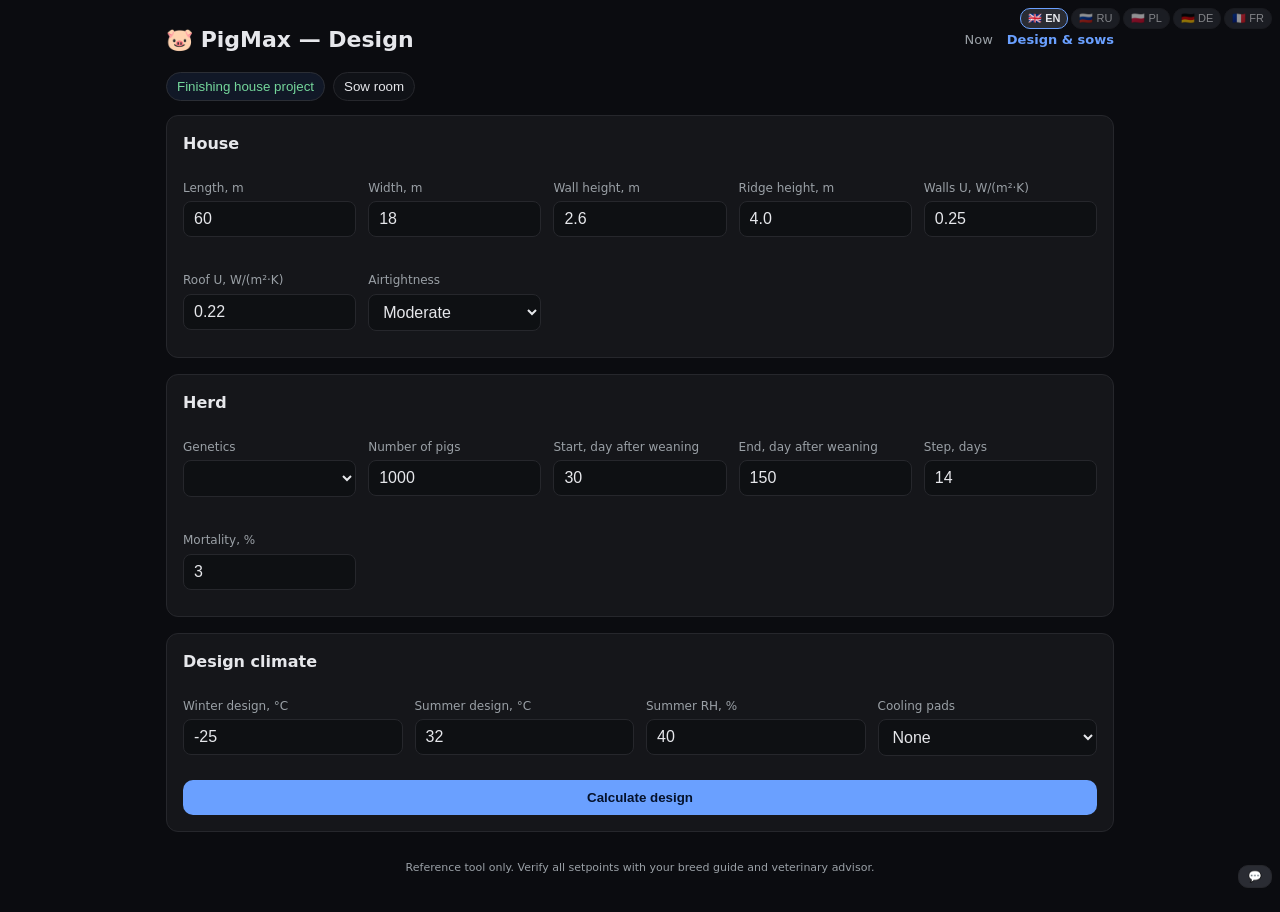
==== backend/app/static/design.html @ 0d8c8675 "feat(ui): design page for finishing houses and sow rooms - design.html + design.js: finishing-house " ====
<!doctype html>
<html lang="en">
<head>
  <meta charset="utf-8" />
  <meta name="viewport" content="width=device-width, initial-scale=1" />
  <title>PigMax — Design</title>
  <link rel="stylesheet" href="./styles.css" />
  <script src="./i18n/en.js"></script>
  <script src="./i18n/ru.js"></script>
  <script src="./i18n/pl.js"></script>
  <script src="./i18n/de.js"></script>
  <script src="./i18n/fr.js"></script>
  <script src="./i18n.js"></script>
</head>
<body data-page-title="design_title">
  <main class="container">

    <div class="page-header">
      <h1 class="m0" data-i18n="design_title">🐷 PigMax — Design</h1>
      <nav class="nav-links">
        <a href="./index.html" class="link-plain" data-i18n="nav_now">Now</a>
        <a href="./design.html" class="link-plain nav-active" data-i18n="nav_design">Design &amp; sows</a>
      </nav>
    </div>

    <div class="tabs">
      <button class="tab active" data-tab="project" data-i18n="tab_project">Finishing house project</button>
      <button class="tab" data-tab="sows" data-i18n="tab_sows">Sow room</button>
    </div>

    <!-- ── Проект откорма ───────────────────────────────────────────────────── -->
    <section id="tab-project">
      <div class="card mb">
        <h2 data-i18n="d_section_house">House</h2>
        <div class="cols cols-150">
          <label><span class="muted small" data-i18n="d_length">Length, m</span><input id="dLength" class="field" type="number" value="60" /></label>
          <label><span class="muted small" data-i18n="d_width">Width, m</span><input id="dWidth" class="field" type="number" value="18" /></label>
          <label><span class="muted small" data-i18n="d_wall">Wall height, m</span><input id="dWall" class="field" type="number" step="0.1" value="2.6" /></label>
          <label><span class="muted small" data-i18n="d_ridge">Ridge height, m</span><input id="dRidge" class="field" type="number" step="0.1" value="4.0" /></label>
          <label><span class="muted small" data-i18n="d_u_walls">Walls U, W/(m²·K)</span><input id="dUWalls" class="field" type="number" step="0.01" value="0.25" /></label>
          <label><span class="muted small" data-i18n="d_u_roof">Roof U, W/(m²·K)</span><input id="dURoof" class="field" type="number" step="0.01" value="0.22" /></label>
          <label><span class="muted small" data-i18n="d_airtight">Airtightness</span>
            <select id="dAirtight" class="field">
              <option value="tight" data-i18n="opt_tight">Tight</option>
              <option value="moderate" selected data-i18n="opt_moderate">Moderate</option>
              <option value="leaky" data-i18n="opt_leaky">Leaky</option>
              <option value="very_leaky" data-i18n="opt_very_leaky">Very leaky</option>
            </select>
          </label>
        </div>
      </div>

      <div class="card mb">
        <h2 data-i18n="d_section_herd">Herd</h2>
        <div class="cols cols-150">
          <label><span class="muted small" data-i18n="label_genetics">Genetics</span><select id="dGenetics" class="field"></select></label>
          <label><span class="muted small" data-i18n="label_num_pigs">Number of pigs</span><input id="dCount" class="field" type="number" value="1000" /></label>
          <label><span class="muted small" data-i18n="d_start_day">Start, day after weaning</span><input id="dStart" class="field" type="number" value="30" /></label>
          <label><span class="muted small" data-i18n="d_end_day">End, day after weaning</span><input id="dEnd" class="field" type="number" value="150" /></label>
          <label><span class="muted small" data-i18n="d_step">Step, days</span><input id="dStep" class="field" type="number" value="14" /></label>
          <label><span class="muted small" data-i18n="d_mortality">Mortality, %</span><input id="dMortality" class="field" type="number" step="0.5" value="3" /></label>
        </div>
      </div>

      <div class="card mb">
        <h2 data-i18n="d_section_climate">Design climate</h2>
        <div class="cols cols-150">
          <label><span class="muted small" data-i18n="d_winter">Winter design, °C</span><input id="dWinter" class="field" type="number" value="-25" /></label>
          <label><span class="muted small" data-i18n="d_summer">Summer design, °C</span><input id="dSummer" class="field" type="number" value="32" /></label>
          <label><span class="muted small" data-i18n="d_summer_rh">Summer RH, %</span><input id="dSummerRh" class="field" type="number" value="40" /></label>
          <label><span class="muted small" data-i18n="d_pads">Cooling pads</span>
            <select id="dPads" class="field">
              <option value="" data-i18n="d_pads_none">None</option>
              <option value="7090:150">SANHE 7090 · 150 mm</option>
              <option value="7090:100">SANHE 7090 · 100 mm</option>
              <option value="7060:150">SANHE 7060 · 150 mm</option>
            </select>
          </label>
        </div>
        <button id="dRun" class="btn mt-14 full" data-i18n="d_btn_design">Calculate design</button>
        <div id="dError" class="alert-danger mt-12" style="display:none;"></div>
      </div>

      <div id="dResult" style="display:none;">
        <div class="card mb">
          <h2 data-i18n="d_eq_title">Equipment for the worst day</h2>
          <table class="table-plain">
            <tr><td class="muted" data-i18n="d_eq_min">Minimum ventilation capacity, m³/h</td><td class="num"><strong id="eqMin">—</strong></td></tr>
            <tr><td class="muted" data-i18n="d_eq_max">Maximum ventilation capacity, m³/h</td><td class="num"><strong id="eqMax">—</strong></td></tr>
            <tr><td class="muted" data-i18n="d_eq_heat">Heating capacity, kW</td><td class="num"><strong id="eqHeat">—</strong></td></tr>
            <tr><td class="muted" data-i18n="d_eq_leak">Leak at 4 Pa, m³/h</td><td class="num"><strong id="eqLeak">—</strong></td></tr>
            <tr><td class="muted" data-i18n="d_eq_summer_air">Air at the pigs in summer, °C</td><td class="num"><strong id="eqSummerAir">—</strong></td></tr>
            <tr><td class="muted" data-i18n="d_eq_speed">Air speed to the summer target, m/s</td><td class="num"><strong id="eqSpeed">—</strong></td></tr>
            <tr id="eqPadsRow" style="display:none;"><td class="muted" data-i18n="d_eq_pads">Pad area, m² / water, l/h</td><td class="num"><strong id="eqPads">—</strong></td></tr>
          </table>
        </div>

        <div class="card mb">
          <h2 data-i18n="d_days_title">By days</h2>
          <table class="table-plain">
            <thead><tr>
              <th data-i18n="d_col_day">Day</th><th data-i18n="d_col_weight">kg</th><th data-i18n="d_col_setpoint">°C</th>
              <th data-i18n="d_col_min">Min, m³/h</th><th data-i18n="d_col_basis">Set by</th>
              <th data-i18n="d_col_heating">Heating, kW</th><th data-i18n="d_col_summer">Summer, m³/h</th>
            </tr></thead>
            <tbody id="dDays"></tbody>
          </table>
        </div>

        <div class="card mb text-13">
          <div class="muted" data-i18n="warnings_title">Warnings</div>
          <ul id="dWarnings" class="warn-list"></ul>
          <div class="muted mt-12" data-i18n="assumptions_title">Assumptions</div>
          <ul id="dAssumptions" class="note-list"></ul>
        </div>
      </div>
    </section>

    <!-- ── Помещение свиноматок ─────────────────────────────────────────────── -->
    <section id="tab-sows" style="display:none;">
      <div class="card mb">
        <h2 data-i18n="tab_sows">Sow room</h2>
        <div class="cols cols-150">
          <label><span class="muted small" data-i18n="s_profile">Climate profile</span><select id="sProfile" class="field"></select></label>
          <label><span class="muted small" data-i18n="s_stage">Stage</span>
            <select id="sStage" class="field">
              <option value="lactation" data-i18n="opt_lactation">Farrowing / lactation</option>
              <option value="gestation" data-i18n="opt_gestation">Gestation</option>
              <option value="dry" data-i18n="opt_dry">Dry sows</option>
            </select>
          </label>
          <label><span class="muted small" data-i18n="s_day">Lactation / pregnancy day</span><input id="sDay" class="field" type="number" value="7" /></label>
          <label><span class="muted small" data-i18n="s_count">Sows</span><input id="sCount" class="field" type="number" value="40" /></label>
          <label><span class="muted small" data-i18n="s_weight">Sow weight, kg</span><input id="sWeight" class="field" type="number" value="220" /></label>
          <label><span class="muted small" data-i18n="label_t_outside">Outside temp, °C</span><input id="sTOut" class="field" type="number" value="-15" /></label>
          <label><span class="muted small" data-i18n="label_rh_outside">Outside RH, %</span><input id="sRhOut" class="field" type="number" value="85" /></label>
          <label><span class="muted small" data-i18n="s_ua">House UA, W/K</span><input id="sUa" class="field" type="number" value="400" /></label>
          <label><span class="muted small" data-i18n="s_heater_kw">Heaters, kW</span><input id="sHeater" class="field" type="number" value="60" /></label>
          <label><span class="muted small" data-i18n="label_heater_type">Heater type</span>
            <select id="sHeaterType" class="field">
              <option value="electric" data-i18n="heater_electric">Electric</option>
              <option value="gas" data-i18n="heater_gas">Gas</option>
            </select>
          </label>
          <label><span class="muted small" data-i18n="s_creep">Creep heating per pen, W</span><input id="sCreep" class="field" type="number" value="150" /></label>
        </div>
        <button id="sRun" class="btn mt-14 full" data-i18n="btn_calculate">Calculate</button>
        <div id="sError" class="alert-danger mt-12" style="display:none;"></div>
      </div>

      <div id="sResult" style="display:none;">
        <div class="cols cols-160 mb">
          <div class="card center"><div class="muted stat-label" data-i18n="s_room">Room, °C</div><div id="sRoom" class="stat-value-main">—</div></div>
          <div class="card center"><div class="muted stat-label" data-i18n="s_nest">Creep, °C</div><div id="sNest" class="stat-value">—</div></div>
          <div class="card center"><div class="muted stat-label" data-i18n="res_vent_min">Min ventilation</div><div id="sMin" class="stat-value">—</div><div class="muted unit" data-i18n="unit_m3h">m³/h</div></div>
          <div class="card center"><div class="muted stat-label" data-i18n="hb_q_heater">Heating required</div><div id="sHeat" class="stat-value">—</div><div class="muted unit">kW</div></div>
        </div>
        <div class="card mb text-13">
          <div><span class="muted" data-i18n="res_min_basis">Minimum set by: </span><strong id="sBasis">—</strong></div>
          <div class="mt-6"><span class="muted" data-i18n="s_summer">Summer maximum per sow, m³/h: </span><strong id="sSummer">—</strong></div>
          <ul id="sWarnings" class="warn-list"></ul>
          <ul id="sAssumptions" class="note-list"></ul>
        </div>
      </div>
    </section>

    <div class="page-footer" data-i18n="footer_disclaimer"></div>
  </main>
  <script src="./design.js"></script>
  <script src="./feedback.js"></script>
</body>
</html>
---- backend/app/static/styles.css ----
:root {
  --bg: #0b0c10;
  --card: #15161a;
  --text: #e6e7eb;
  --muted: #9aa0a6;
  --accent: #6aa0ff;
  --accent-2: #74d69b;
  --border: #26272c;
}
* { box-sizing: border-box; }
body { background: var(--bg); color: var(--text); margin: 0; font: 14px/1.45 system-ui, -apple-system, Segoe UI, Roboto, Arial; }
.container { max-width: 980px; margin: 24px auto; padding: 0 16px; }
h1 { margin: 0 0 16px; font-size: 22px; }
h2 { font-size: 16px; margin: 0 0 12px; }
.grid { display: grid; grid-template-columns: 1fr 1fr; gap: 16px; align-items: start; }
.card { background: var(--card); border: 1px solid var(--border); border-radius: 12px; padding: 16px; }
label { display: block; margin: 10px 0; }
label.inline { display: inline-flex; align-items: center; gap: 6px; margin-right: 10px; }
input[type="number"], input[type="text"] { width: 100%; padding: 8px 10px; background: #0e1013; color: var(--text); border: 1px solid var(--border); border-radius: 8px; }
select { width: 100%; padding: 8px 10px; background: #0e1013; color: var(--text); border: 1px solid var(--border); border-radius: 8px; }
.btn { background: var(--accent); color: #05122b; border: 0; padding: 10px 14px; border-radius: 10px; cursor: pointer; font-weight: 600; }
.btn-secondary { background: #2a2c33; color: var(--text); border: 1px solid var(--border); }
.btn:disabled { opacity: 0.38; cursor: not-allowed; }
.btn:not(:disabled):hover { filter: brightness(1.12); }
/* overflow-x:auto + nowrap — вкладки скроллятся горизонтально, а не переносятся.
   Без этого при большом числе домов вкладки занимают весь экран. */
.tabs { display: flex; gap: 8px; margin-bottom: 10px; flex-wrap: nowrap; overflow-x: auto; padding-bottom: 4px; -webkit-overflow-scrolling: touch; scrollbar-width: none; }
.tabs::-webkit-scrollbar { display: none; }
/* flex-shrink:0 — таб не сжимается при nowrap, сохраняет читаемость текста */
.tab { flex-shrink: 0; padding: 6px 10px; border: 1px solid var(--border); border-radius: 999px; cursor: pointer; background: #101217; color: var(--text); }
.tab.active { background: #111827; border-color: #2b2e35; color: var(--accent-2); }
.muted { color: var(--muted); }
.result { display: grid; gap: 8px; }
.kv { display: flex; justify-content: space-between; border: 1px solid var(--border); padding: 8px 10px; border-radius: 8px; background: #0e1013; }
.big { font-size: 22px; font-weight: 700; }
.ok { color: var(--accent-2); }
.warn { color: #ffcf6b; }
.danger { color: #ff7a7a; }
table { width: 100%; border-collapse: collapse; margin-top: 12px; }
th, td { border-bottom: 1px solid var(--border); padding: 8px 6px; text-align: right; }
th:first-child, td:first-child { text-align: left; }
/* input внутри td создаёт свой formatting context — наследование text-align не работает */
td input[type="number"], td input[type="text"] { text-align: right; }
footer { margin-top: 18px; color: var(--muted); }
code { background: #0e1013; padding: 2px 6px; border-radius: 6px; border: 1px solid var(--border); }

/* Предотвращаем авто-зум iOS Safari при фокусе на инпуте (триггер < 16px) */
input[type="number"], input[type="text"], select, textarea { font-size: 16px; }

/* Убираем 300мс задержку двойного тапа на iOS на интерактивных элементах */
.btn, .tab, button { touch-action: manipulation; }

@media (max-width: 860px) {
  .grid { grid-template-columns: 1fr; }
}

/* Modal */
.modal { position: fixed; inset: 0; background: rgba(0,0,0,0.5); display: grid; place-items: center; z-index: 1000; }
.modal.hidden { display: none; }
.modal-card { background: var(--card); border: 1px solid var(--border); border-radius: 12px; padding: 16px; width: min(420px, 90vw); box-shadow: 0 10px 30px rgba(0,0,0,0.4); }

/* ─── Вынесено из встроенных стилей index.html (этап 8.2) ─────────────────── */
/* display:none во встроенных стилях оставлен намеренно: это состояние, которым
   управляет скрипт (el.style.display = '' / 'none'). Перенос в класс сломал бы
   показ — сброс встроенного стиля не отменяет display:none из класса */
.small { font-size: 12px; }
.unit { font-size: 11px; }
.text-13 { font-size: 13px; }
.field { width: 100%; margin-top: 4px; }
.full { width: 100%; }
.num { text-align: right; }
.center { text-align: center; }
.m0 { margin: 0; }
.mb { margin-bottom: 16px; }
.mb-8 { margin-bottom: 8px; }
.mt-6 { margin-top: 6px; }
.mt-12 { margin-top: 12px; }
.mt-14 { margin-top: 14px; }
.cols { display: grid; gap: 12px; }
.cols-180 { grid-template-columns: repeat(auto-fit, minmax(180px, 1fr)); }
.cols-160 { grid-template-columns: repeat(auto-fit, minmax(160px, 1fr)); }
.cols-150 { grid-template-columns: repeat(auto-fit, minmax(150px, 1fr)); }
.cols-120 { grid-template-columns: repeat(auto-fit, minmax(120px, 1fr)); gap: 8px; }
.page-header { display: flex; justify-content: space-between; align-items: center; margin-bottom: 16px; flex-wrap: wrap; gap: 10px; }
.page-footer { text-align: center; color: var(--muted); font-size: 11px; padding: 12px 0; }
.stat-label { font-size: 11px; margin-bottom: 4px; }
.stat-value { font-size: 24px; font-weight: 700; }
.stat-value-main { font-size: 28px; font-weight: 700; color: var(--accent); }
.badge-row { display: flex; align-items: center; gap: 20px; flex-wrap: wrap; }
.note-accent { border-left: 3px solid var(--accent); }
.table-plain { width: 100%; border-collapse: collapse; font-size: 13px; }
.row-total { border-top: 1px solid var(--border); }
.row-strong { padding-top: 8px; font-weight: 600; }
.row-actions { display: flex; gap: 8px; margin-top: 12px; align-items: center; }
.row-meta { display: flex; gap: 16px; margin-top: 10px; font-size: 12px; color: var(--muted); }
.warn-list { margin: 8px 0 0 18px; padding: 0; color: #ffb74d; }
.alert-danger { color: #ff7a7a; font-weight: 600; }
.ok-note { color: #4caf50; font-size: 13px; margin-top: 8px; }
.ok-small { color: #4caf50; font-size: 12px; }
.link-plain { color: inherit; }

/* Обратная связь (feedback.js) */
.feedback-trigger { position: fixed; bottom: 12px; right: 8px; z-index: 9998; font-size: 11px; padding: 4px 9px; }
.feedback-card { width: min(480px, 92vw); }
.feedback-title { margin: 0 0 10px; }
.feedback-text { width: 100%; box-sizing: border-box; resize: vertical; background: #1e1e1e; color: inherit;
                 border: 1px solid var(--border); border-radius: 6px; padding: 8px; font-size: 14px; font-family: inherit; }
.feedback-status { min-height: 18px; font-size: 12px; margin-top: 6px; }
.feedback-actions { display: flex; gap: 8px; justify-content: flex-end; margin-top: 10px; }

/* Навигация между страницами и списки заметок (страница проекта) */
.nav-links { display: flex; gap: 14px; font-size: 13px; }
.nav-links a { text-decoration: none; color: var(--muted); }
.nav-links a.nav-active { color: var(--accent); font-weight: 600; }
.note-list { margin: 6px 0 0 18px; padding: 0; color: var(--muted); }
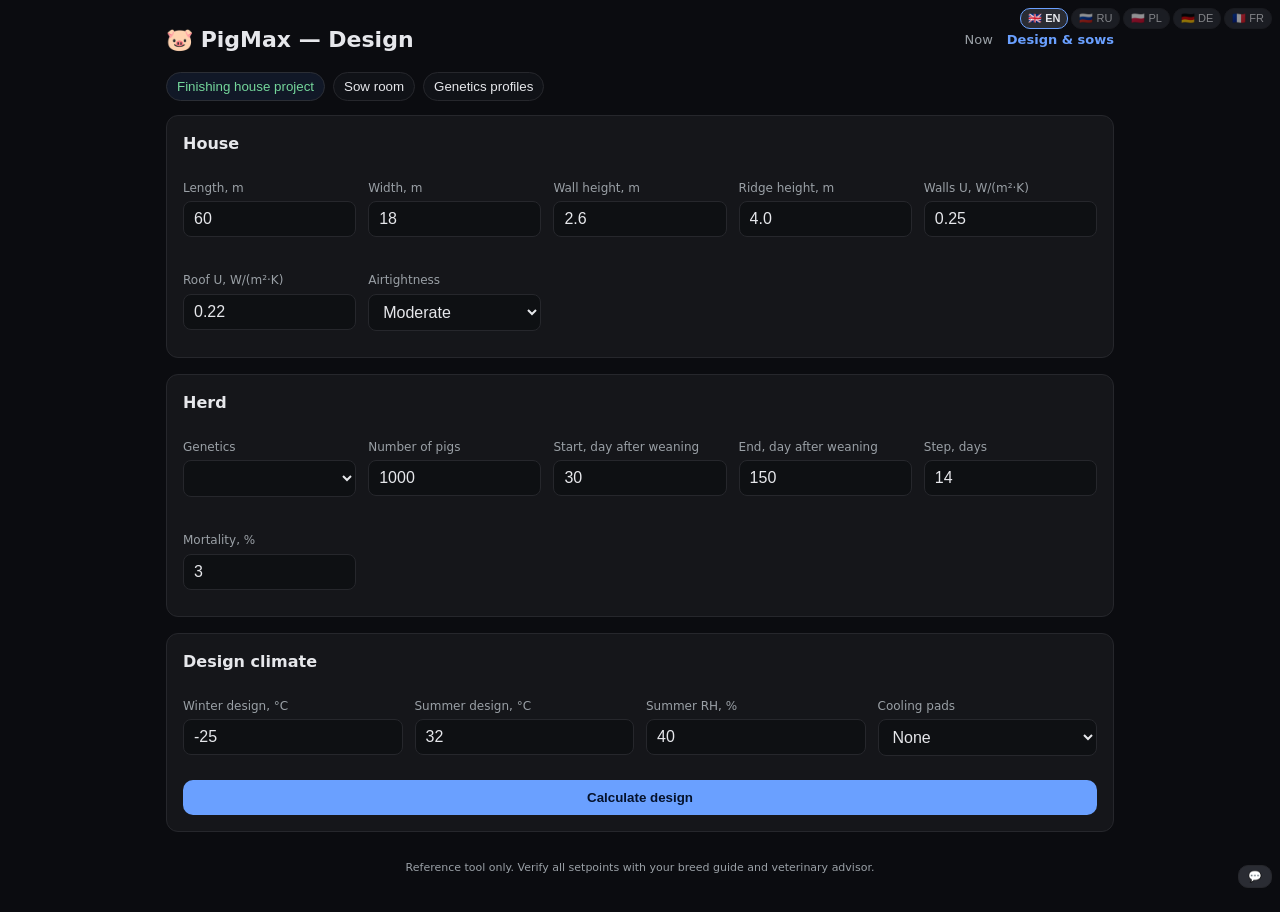
==== commit 3ec679ad: "feat(genetics): editor of user genetics profiles Own profiles are JSON files next to the built-in on" ====
--- a/backend/app/static/design.html
+++ b/backend/app/static/design.html
@@ -26,6 +26,7 @@
     <div class="tabs">
       <button class="tab active" data-tab="project" data-i18n="tab_project">Finishing house project</button>
       <button class="tab" data-tab="sows" data-i18n="tab_sows">Sow room</button>
+      <button class="tab" data-tab="profiles" data-i18n="tab_profiles">Genetics profiles</button>
     </div>
 
     <!-- ── Проект откорма ───────────────────────────────────────────────────── -->
@@ -91,6 +92,7 @@
             <tr><td class="muted" data-i18n="d_eq_leak">Leak at 4 Pa, m³/h</td><td class="num"><strong id="eqLeak">—</strong></td></tr>
             <tr><td class="muted" data-i18n="d_eq_summer_air">Air at the pigs in summer, °C</td><td class="num"><strong id="eqSummerAir">—</strong></td></tr>
             <tr><td class="muted" data-i18n="d_eq_speed">Air speed to the summer target, m/s</td><td class="num"><strong id="eqSpeed">—</strong></td></tr>
+            <tr><td class="muted" data-i18n="d_eq_heat_stress">Heat stress without airflow: °C / feed loss, g/day</td><td class="num"><strong id="eqStress">—</strong></td></tr>
             <tr id="eqPadsRow" style="display:none;"><td class="muted" data-i18n="d_eq_pads">Pad area, m² / water, l/h</td><td class="num"><strong id="eqPads">—</strong></td></tr>
           </table>
         </div>
@@ -164,9 +166,61 @@
       </div>
     </section>
 
+    <!-- ── Редактор профилей генетики ──────────────────────────────────────── -->
+    <section id="tab-profiles" style="display:none;">
+      <div class="card mb">
+        <h2 data-i18n="tab_profiles">Genetics profiles</h2>
+        <p class="muted small mb-8" data-i18n="p_intro">Profiles from breeder manuals are read-only: load one, change it and save it under your own id.</p>
+        <div class="row-actions">
+          <select id="pCopyFrom" class="field"></select>
+          <button id="pLoad" class="btn btn-secondary" data-i18n="p_load">Load</button>
+        </div>
+        <div class="cols cols-150 mt-14">
+          <label><span class="muted small" data-i18n="p_id">Id (latin, digits, _)</span><input id="pId" class="field" type="text" /></label>
+          <label><span class="muted small" data-i18n="p_name">Name</span><input id="pName" class="field" type="text" /></label>
+          <label><span class="muted small" data-i18n="p_meaning">Setpoint means</span>
+            <select id="pMeaning" class="field">
+              <option value="room_temperature" data-i18n="opt_room_temperature">Room temperature</option>
+              <option value="ventilation_start" data-i18n="opt_ventilation_start">Ventilation start</option>
+            </select>
+          </label>
+          <label><span class="muted small" data-i18n="p_nursery_max">Nursery up to, kg</span><input id="pNurseryMax" class="field" type="number" value="25" /></label>
+          <label><span class="muted small" data-i18n="p_rh_max">RH limit, %</span><input id="pRhMax" class="field" type="number" /></label>
+          <label><span class="muted small" data-i18n="p_source">Source</span><input id="pSource" class="field" type="text" /></label>
+        </div>
+      </div>
+
+      <div class="card mb">
+        <p class="muted small mb-8" data-i18n="p_points_hint">One point per line: weight (or day) and value separated by a space or tab — pasting from a spreadsheet works.</p>
+        <h3 data-i18n="p_nursery">Nursery</h3>
+        <div class="cols cols-180">
+          <label><span class="muted small" data-i18n="p_temp">Setpoint, kg °C</span><textarea id="pNurTemp" class="points mt-6"></textarea></label>
+          <label><span class="muted small" data-i18n="p_vent">Min ventilation, kg m³/h</span><textarea id="pNurVent" class="points mt-6"></textarea></label>
+          <label><span class="muted small" data-i18n="p_rh">RH, kg %</span><textarea id="pNurRh" class="points mt-6"></textarea></label>
+        </div>
+        <h3 class="mt-14" data-i18n="p_finisher">Finisher (empty — same as nursery)</h3>
+        <div class="cols cols-180">
+          <label><span class="muted small" data-i18n="p_temp">Setpoint, kg °C</span><textarea id="pFinTemp" class="points mt-6"></textarea></label>
+          <label><span class="muted small" data-i18n="p_vent">Min ventilation, kg m³/h</span><textarea id="pFinVent" class="points mt-6"></textarea></label>
+          <label><span class="muted small" data-i18n="p_rh">RH, kg %</span><textarea id="pFinRh" class="points mt-6"></textarea></label>
+        </div>
+        <h3 class="mt-14" data-i18n="p_growth">Growth curve</h3>
+        <div class="cols cols-180">
+          <label><span class="muted small" data-i18n="p_growth_points">Day after weaning, kg</span><textarea id="pGrowth" class="points mt-6"></textarea></label>
+        </div>
+        <div class="row-actions">
+          <button id="pSave" class="btn" data-i18n="p_save">Save profile</button>
+          <button id="pDelete" class="btn btn-secondary" data-i18n="p_delete">Delete</button>
+          <span id="pDone" class="ok-note" style="display:none;"></span>
+        </div>
+        <div id="pError" class="alert-danger mt-12" style="display:none;"></div>
+      </div>
+    </section>
+
     <div class="page-footer" data-i18n="footer_disclaimer"></div>
   </main>
   <script src="./design.js"></script>
+  <script src="./profiles.js"></script>
   <script src="./feedback.js"></script>
 </body>
 </html>
--- a/backend/app/static/styles.css
+++ b/backend/app/static/styles.css
@@ -17,6 +17,8 @@
 label { display: block; margin: 10px 0; }
 label.inline { display: inline-flex; align-items: center; gap: 6px; margin-right: 10px; }
 input[type="number"], input[type="text"] { width: 100%; padding: 8px 10px; background: #0e1013; color: var(--text); border: 1px solid var(--border); border-radius: 8px; }
+/* Точки кривой профиля: «вес значение» построчно — моноширинный, чтобы столбцы стояли ровно */
+textarea.points { width: 100%; min-height: 110px; padding: 8px 10px; background: #0e1013; color: var(--text); border: 1px solid var(--border); border-radius: 8px; font-family: ui-monospace, Menlo, monospace; resize: vertical; }
 select { width: 100%; padding: 8px 10px; background: #0e1013; color: var(--text); border: 1px solid var(--border); border-radius: 8px; }
 .btn { background: var(--accent); color: #05122b; border: 0; padding: 10px 14px; border-radius: 10px; cursor: pointer; font-weight: 600; }
 .btn-secondary { background: #2a2c33; color: var(--text); border: 1px solid var(--border); }
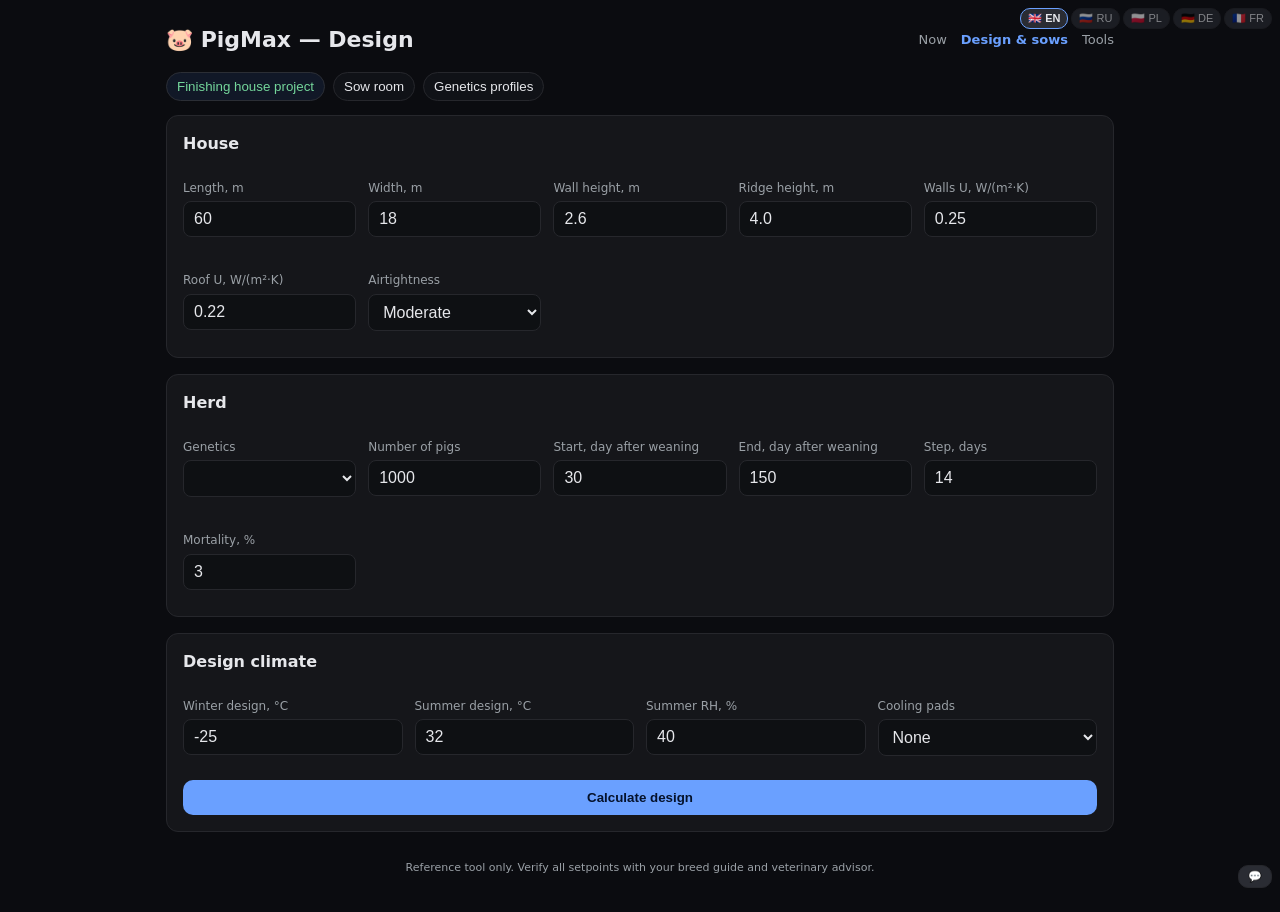
==== commit a358b600: "feat(ui): tools page for envelope, airtightness, calibration, pads, fans Six tools over the existing" ====
--- a/backend/app/static/design.html
+++ b/backend/app/static/design.html
@@ -20,6 +20,7 @@
       <nav class="nav-links">
         <a href="./index.html" class="link-plain" data-i18n="nav_now">Now</a>
         <a href="./design.html" class="link-plain nav-active" data-i18n="nav_design">Design &amp; sows</a>
+        <a href="./tools.html" class="link-plain" data-i18n="nav_tools">Tools</a>
       </nav>
     </div>
 
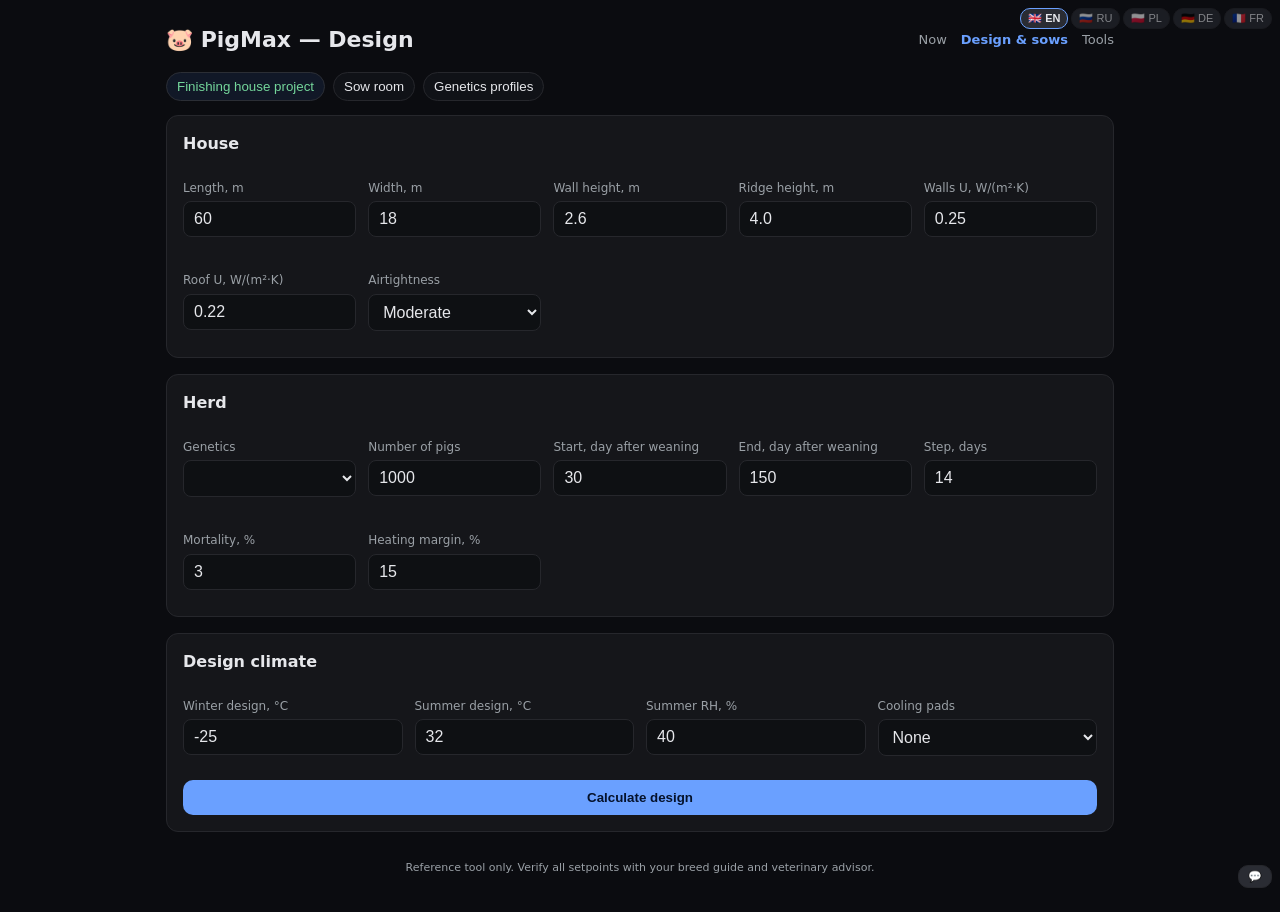
==== commit 78d8ff5b: "feat(design): heating margin, indirect gas heaters, survival from MINMAX Installed heating is the pe" ====
--- a/backend/app/static/design.html
+++ b/backend/app/static/design.html
@@ -61,6 +61,7 @@
           <label><span class="muted small" data-i18n="d_end_day">End, day after weaning</span><input id="dEnd" class="field" type="number" value="150" /></label>
           <label><span class="muted small" data-i18n="d_step">Step, days</span><input id="dStep" class="field" type="number" value="14" /></label>
           <label><span class="muted small" data-i18n="d_mortality">Mortality, %</span><input id="dMortality" class="field" type="number" step="0.5" value="3" /></label>
+          <label><span class="muted small" data-i18n="d_margin">Heating margin, %</span><input id="dMargin" class="field" type="number" step="1" value="15" /></label>
         </div>
       </div>
 
@@ -89,6 +90,7 @@
           <table class="table-plain">
             <tr><td class="muted" data-i18n="d_eq_min">Minimum ventilation capacity, m³/h</td><td class="num"><strong id="eqMin">—</strong></td></tr>
             <tr><td class="muted" data-i18n="d_eq_max">Maximum ventilation capacity, m³/h</td><td class="num"><strong id="eqMax">—</strong></td></tr>
+            <tr><td class="muted" data-i18n="d_eq_heat_need">Peak heating need, kW</td><td class="num"><strong id="eqHeatNeed">—</strong></td></tr>
             <tr><td class="muted" data-i18n="d_eq_heat">Heating capacity, kW</td><td class="num"><strong id="eqHeat">—</strong></td></tr>
             <tr><td class="muted" data-i18n="d_eq_leak">Leak at 4 Pa, m³/h</td><td class="num"><strong id="eqLeak">—</strong></td></tr>
             <tr><td class="muted" data-i18n="d_eq_summer_air">Air at the pigs in summer, °C</td><td class="num"><strong id="eqSummerAir">—</strong></td></tr>
@@ -143,6 +145,7 @@
             <select id="sHeaterType" class="field">
               <option value="electric" data-i18n="heater_electric">Electric</option>
               <option value="gas" data-i18n="heater_gas">Gas</option>
+              <option value="gas_indirect" data-i18n="heater_gas_indirect">Gas, indirect (flue outside)</option>
             </select>
           </label>
           <label><span class="muted small" data-i18n="s_creep">Creep heating per pen, W</span><input id="sCreep" class="field" type="number" value="150" /></label>
